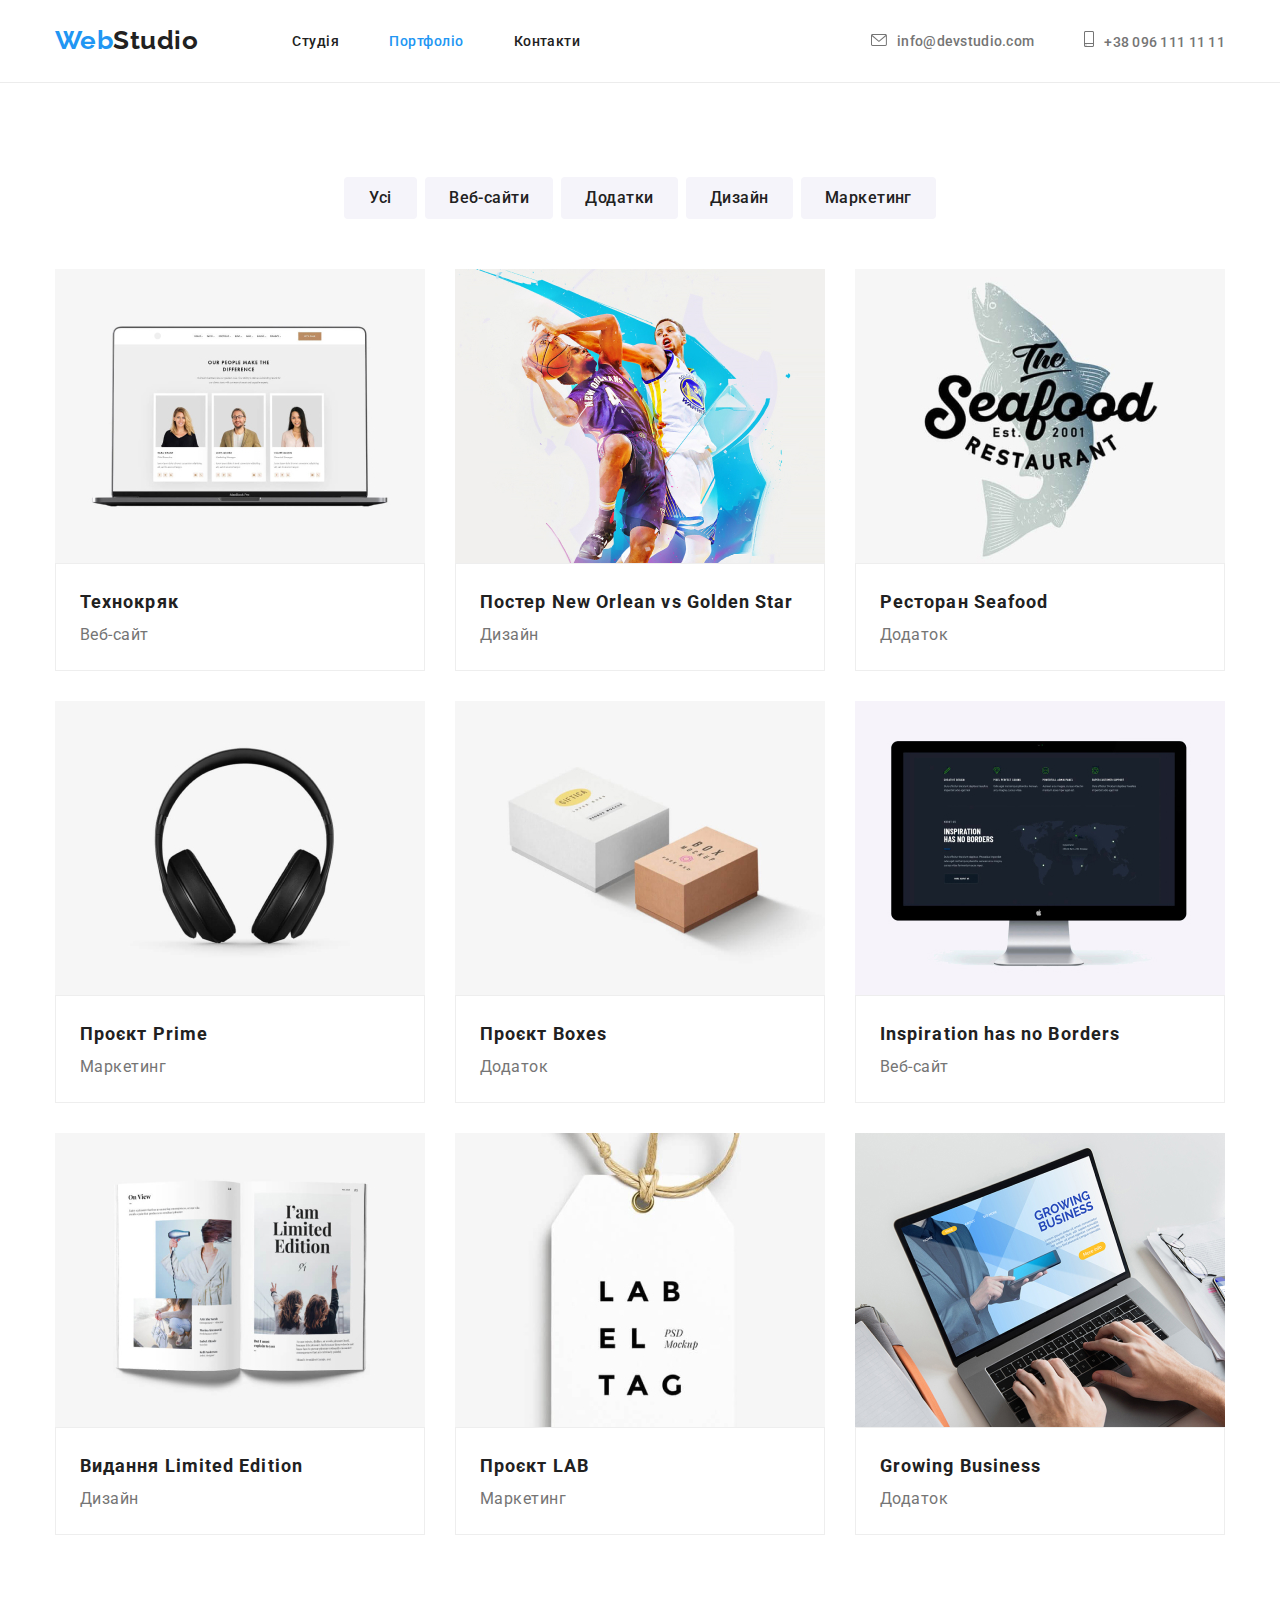
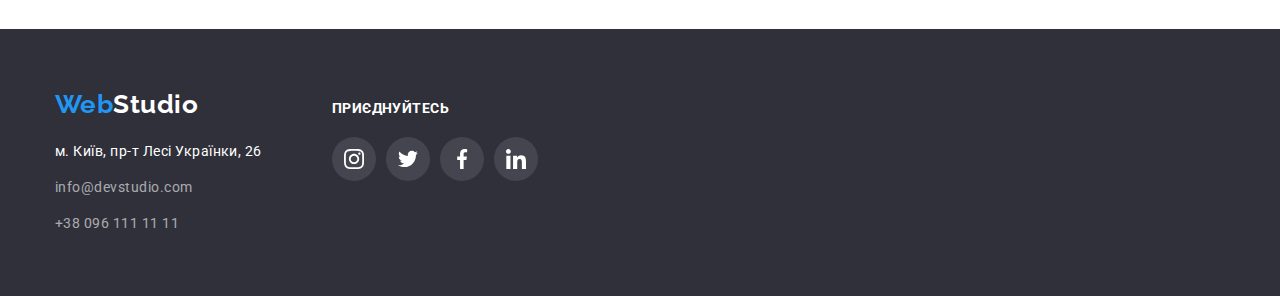
==== portfolio.html @ 5471673d "Copied files from previous step" ====
<!DOCTYPE html>
<html lang="uk">
  <head>
    <meta charset="UTF-8" />
    <meta http-equiv="X-UA-Compatible" content="IE=edge" />
    <meta name="viewport" content="width=device-width, initial-scale=1.0" />
    <title>Портфоліо</title>
    <link rel="preconnect" href="https://fonts.googleapis.com" />
    <link rel="preconnect" href="https://fonts.gstatic.com" crossorigin />
    <link
      href="https://fonts.googleapis.com/css2?family=Raleway:wght@700&family=Roboto:wght@400;500;700;900&display=swap"
      rel="stylesheet"
    />
    <link
      rel="stylesheet"
      href="https://cdnjs.cloudflare.com/ajax/libs/modern-normalize/1.0.0/modern-normalize.min.css"
    />
    <link rel="stylesheet" href="./css/styles.css" />
  </head>
  <body>
    <!--Шапка-->
    <header class="header">
      <div class="container main-nav">
        <a href="" class="header-logo link"><span class="logo">Web</span>Studio</a>
        <nav>
          <ul class="site-nav list">
            <li class="item"><a href="./index.html" class="site-nav-item link">Студія</a></li>
            <li class="item"><a href="" class="site-nav-item link current">Портфоліо</a></li>
            <li class="item"><a href="" class="site-nav-item link">Контакти</a></li>
          </ul>
        </nav>
        <ul class="list contacts">
          <li class="item header-icons">
            <a href="mailto:info@devstudio.com" class="contact-link link header-icon">
              <svg width="16" height="12" class="contact-icon">
                <use href="./images/icons.svg#icon-envelope"></use></svg
              >info@devstudio.com</a
            >
          </li>
          <li class="item header-icons">
            <a href="tel:+380961111111" class="contact-link link header-icon">
              <svg width="10" height="16" class="contact-icon">
                <use href="./images/icons.svg#icon-smartphone"></use></svg
              >+38 096 111 11 11</a
            >
          </li>
        </ul>
      </div>
    </header>
    <main>
      <!--Портфоліо-->
      <section class="portfolio section">
        <div class="container">
          <h1 class="visually-hidden">Портфоліо</h1>
          <ul class="list filter">
            <li class="item"><button type="button" class="button portfolio-button">Усі</button></li>
            <li class="item">
              <button type="button" class="button portfolio-button">Веб-сайти</button>
            </li>
            <li class="item">
              <button type="button" class="button portfolio-button">Додатки</button>
            </li>
            <li class="item">
              <button type="button" class="button portfolio-button">Дизайн</button>
            </li>
            <li class="item">
              <button type="button" class="button portfolio-button">Маркетинг</button>
            </li>
          </ul>
          <ul class="list portfolio-projects">
            <li class="item">
              <div class="portfolio-box">
                <img src="./images/project_1.jpg" alt="Ноутбук" width="370" />
                <div class="portfolio-content">
                  <h2 class="portfolio-title">Технокряк</h2>
                  <p class="portfolio-filter">Веб-сайт</p>
                </div>
              </div>
            </li>
            <li class="item">
              <div class="portfolio-box">
                <img src="./images/project_2.jpg" alt="Постер" width="370" />
                <div class="portfolio-content">
                  <h2 class="portfolio-title">Постер New Orlean vs Golden Star</h2>
                  <p class="portfolio-filter">Дизайн</p>
                </div>
              </div>
            </li>
            <li class="item">
              <div class="portfolio-box">
                <img src="./images/project_3.jpg" alt="Ресторан" width="370" />
                <div class="portfolio-content">
                  <h2 class="portfolio-title">Ресторан Seafood</h2>
                  <p class="portfolio-filter">Додаток</p>
                </div>
              </div>
            </li>
            <li class="item">
              <div class="portfolio-box">
                <img src="./images/project_4.jpg" alt="Навушники" width="370" />
                <div class="portfolio-content">
                  <h2 class="portfolio-title">Проєкт Prime</h2>
                  <p class="portfolio-filter">Маркетинг</p>
                </div>
              </div>
            </li>
            <li class="item">
              <div class="portfolio-box">
                <img src="./images/project_5.jpg" alt="Коробки" width="370" />
                <div class="portfolio-content">
                  <h2 class="portfolio-title">Проєкт Boxes</h2>
                  <p class="portfolio-filter">Додаток</p>
                </div>
              </div>
            </li>
            <li class="item">
              <div class="portfolio-box">
                <img src="./images/project_6.jpg" alt="Стаціонарний комп'ютер" width="370" />
                <div class="portfolio-content">
                  <h2 lang="en" class="portfolio-title">Inspiration has no Borders</h2>
                  <p class="portfolio-filter">Веб-сайт</p>
                </div>
              </div>
            </li>
            <li class="item">
              <div class="portfolio-box">
                <img src="./images/project_7.jpg" alt="Відкрита книга" width="370" />
                <div class="portfolio-content">
                  <h2 class="portfolio-title">Видання Limited Edition</h2>
                  <p class="portfolio-filter">Дизайн</p>
                </div>
              </div>
            </li>
            <li class="item">
              <div class="portfolio-box">
                <img src="./images/project_8.jpg" alt="Етикетка" width="370" />
                <div class="portfolio-content">
                  <h2 class="portfolio-title">Проєкт LAB</h2>
                  <p class="portfolio-filter">Маркетинг</p>
                </div>
              </div>
            </li>
            <li class="item">
              <div class="portfolio-box">
                <img src="./images/project_9.jpg" alt="Руки на клавіатурі ноутбука" width="370" />
                <div class="portfolio-content">
                  <h2 lang="en" class="portfolio-title">Growing Business</h2>
                  <p class="portfolio-filter">Додаток</p>
                </div>
              </div>
            </li>
          </ul>
        </div>
      </section>
    </main>
    <!--Футер-->
    <footer class="footer">
      <div class="container foot-main">
        <div class="footer-first-block">
          <a href="" class="header-logo link"
            ><span class="logo">Web</span><span class="footer-logo">Studio</span></a
          >
          <address>
            <ul class="list footer-list">
              <li class="item">
                <a
                  href="https://goo.gl/maps/WLkPibH6AAruyhGU8"
                  target="_blank"
                  rel="noopener noreferrer nofollow "
                  class="link map"
                  >м. Київ, пр-т Лесі Українки, 26
                </a>
              </li>
              <li class="item">
                <a href="mailto:info@devstudio.com" class="link footer-contacts"
                  >info@devstudio.com</a
                >
              </li>
              <li class="item">
                <a href="tel:+380961111111" class="link footer-contacts">+38 096 111 11 11</a>
              </li>
            </ul>
          </address>
        </div>
        <!--Приєднуйся-->
        <div class="footer-join">
          <h3 class="footer-title">приєднуйтесь</h3>
          <ul class="list footer-soc-list">
            <li class="footer-soc-items">
              <a href="#" class="footer-soc-link link">
                <svg width="20" height="20">
                  <use href="./images/icons.svg#icon-instagram"></use>
                </svg>
              </a>
            </li>
            <li class="footer-soc-items">
              <a href="#" class="footer-soc-link link">
                <svg width="20" height="20">
                  <use href="./images/icons.svg#icon-twitter"></use>
                </svg>
              </a>
            </li>
            <li class="footer-soc-items">
              <a href="#" class="footer-soc-link link">
                <svg width="20" height="20">
                  <use href="./images/icons.svg#icon-facebook"></use>
                </svg>
              </a>
            </li>
            <li class="footer-soc-items">
              <a href="#" class="footer-soc-link link">
                <svg width="20" height="20">
                  <use href="./images/icons.svg#icon-linkedin"></use>
                </svg>
              </a>
            </li>
          </ul>
        </div>
      </div>
    </footer>
  </body>
</html>
---- css/styles.css ----
/* Цвет основного текста #212121 */
/* Вторичный цвет текста #757575 */
/* Акцентный цвет #2196F3 */
/* Белый #FFFFFF */
/* фон - #F5F5F5 */
/* Вторичный фон #F5F4FA */
:root {
  --main-text-color: #757575;
  --secondary-text-color: #212121;
  --accent-color: #2196f3;
  --main-color: #ffffff;
  --dark-background-color: #2f303a;
  --main-background-color: #f5f5f5;
  --main-font: 'Roboto', sans-serif;
  --element-gap: 30px;
}
body {
  font-family: var(--main-font);
  letter-spacing: 0.03em;
  color: var(--secondary-text-color);
}

/* ----------Загальні класи---------- */
.container {
  width: 1200px;
  text-align: center;
  margin-left: auto;
  margin-right: auto;
  /* outline: 1px solid tomato; */
  padding-left: 15px;
  padding-right: 15px;
}

h1,
h2,
h3,
p {
  margin-bottom: 0;
  margin-top: 0;
}
img {
  display: block;
  max-width: 100%;
}

.section {
  padding-top: 94px;
  padding-bottom: 94px;
}
.list {
  list-style: none;
  margin: 0;
  padding: 0;
}
.link {
  text-decoration: none;
}
.button {
  display: inline-block;
  font-family: inherit;
  cursor: pointer;
  border-radius: 4px;
  text-align: center;
  border-color: transparent;
  min-width: 73px;
}
.button:hover,
.button:focus {
  background-color: var(--accent-color);
}
.visually-hidden {
  position: absolute;
  width: 1px;
  height: 1px;
  margin: -1px;
  border: 0;
  padding: 0;

  white-space: nowrap;
  overflow: hidden;
}

.about,
.projects {
  background: var(--main-color);
}

/* -----------Шапка----------- */
.header {
  background-color: var(--main-color);
  border-bottom: 1px solid #ececec;
}

.header-logo {
  font-family: 'Raleway', sans-serif;
  font-weight: 700;
  font-size: 26px;
  line-height: 1.2;

  color: var(--secondary-text-color);
}

.logo {
  color: var(--accent-color);
}

.contact-link {
  font-weight: 500;
  font-size: 14px;
  line-height: 1.14;
  letter-spacing: 0.02em;
  padding-top: 32px;
  padding-bottom: 32px;

  color: var(--main-text-color);
}

.contact-link:hover,
.contact-link:focus {
  color: var(--accent-color);
}
.contact-icon {
  margin-right: 10px;
  fill: var(--main-text-color);
}
.header-icon:hover .contact-icon,
.header-icon:focus .contact-icon {
  fill: var(--accent-color);
}
.main-nav {
  display: flex;
  align-items: center;
}
.contacts {
  display: flex;
  margin-left: auto;
  justify-content: center;
  align-items: center;
}
.contacts .item + .item {
  margin-left: 50px;
}
/* ----------Site nav---------- */

.site-nav {
  display: flex;
  margin-left: 94px;
}

.site-nav .link {
  color: var(--secondary-text-color);
}
.site-nav .link:hover,
.site-nav .link:focus {
  color: var(--accent-color);
}
.site-nav .link.current {
  color: var(--accent-color);
}

.site-nav-item {
  display: block;
  font-weight: 500;
  font-size: 14px;
  line-height: 1.14;
  padding-top: 34px;
  padding-bottom: 32px;
}

.site-nav .item:not(:last-child) {
  margin-right: 50px;
}

/* ---------- Герой ----------*/
.hero {
  padding-top: 200px;
  padding-bottom: 200px;
  background: var(--dark-background-color);
}

.overlay {
  height: 600px;
  max-width: 1600px;
  margin: 0 auto;
  background-image: linear-gradient(to right, rgba(47, 48, 58, 0.4), rgba(47, 48, 58, 0.4)),
    url(../images/hero.jpg);
  background-repeat: no-repeat;
  background-size: cover;
  background-position: center;
}
.hero-title {
  margin-bottom: 30px;
  font-weight: 900;
  font-size: 44px;
  line-height: 1.5;
  letter-spacing: 0.06em;
  text-transform: uppercase;
  max-width: 696px;
  margin-left: auto;
  margin-right: auto;

  color: var(--main-color);
}
.hero-button {
  font-weight: 700;
  font-size: 16px;
  line-height: 1.87;
  letter-spacing: 0.06em;
  color: var(--main-color);
  background-color: var(--accent-color);
  padding: 10px 32px;
}

/* -----------Особливості----------- */

.about-subtitle {
  font-size: 14px;
  line-height: 1.14;
  text-transform: uppercase;

  color: var(--secondary-text-color);
}

.about {
  padding-bottom: 0;
}

.about-item::before {
  display: block;
  content: '';
  height: 120px;
  background-color: #f5f4fa;
  margin-bottom: 30px;
  background-repeat: no-repeat;
  background-position: center;
  border-radius: 4px;
}

.icon-antenna::before {
  background-image: url(../images/antenna.svg);
}

.icon-clock::before {
  background-image: url(../images/clock.svg);
}

.icon-diagram::before {
  background-image: url(../images/diagram.svg);
}

.icon-astronaut::before {
  background-image: url(../images/astronaut.svg);
}
.about-text {
  font-size: 14px;
  line-height: 1.71;
  margin-top: 10px;

  color: var(--main-text-color);
}

.about-list {
  display: flex;
  text-align: left;
}
.about-list .item + .item {
  margin-left: var(--element-gap);
}

.about-list .item {
  width: 270px;
}
/* -----------Проекти-----------*/
.projects {
  padding-bottom: 94px;
}
.projects-title {
  font-size: 36px;
  line-height: 1.16;
  margin-bottom: 50px;
  color: var(--secondary-text-color);
}
.works {
  display: flex;
}

.works .item + .item {
  margin-left: var(--element-gap);
}
/* -----------Команда----------- */
.workers {
  display: flex;
}

.workers .item + .item {
  margin-left: var(--element-gap);
}

.workers .item {
  width: 270px;
}

.team {
  background-color: #f5f4fa;
}

.team-description {
  padding-bottom: 30px;
  padding-top: 30px;
  box-shadow: 0px 1px 3px rgba(0, 0, 0, 0.12), 0px 1px 1px rgba(0, 0, 0, 0.14),
    0px 2px 1px rgba(0, 0, 0, 0.2);
  border-radius: 0px 0px 4px 4px;
  background-color: var(--main-color);
}
.team-title {
  font-size: 36px;
  line-height: 1.16;
  margin-bottom: 50px;
  color: var(--secondary-text-color);
}
.team-member {
  font-weight: 500;
  font-size: 16px;
  line-height: 1.18;

  color: var(--secondary-text-color);
}
.position {
  font-size: 16px;
  line-height: 1.18;
  margin-top: 10px;

  color: var(--main-text-color);
}

.team-soc-list {
  display: flex;
  justify-content: center;
  align-items: center;
  margin-top: 16px;
}
.team-soc-items {
  width: 44px;
  height: 44px;
}

.team-soc-items:not(:last-child) {
  margin-right: 10px;
}

.team-soc-link {
  width: 100%;
  height: 100%;
  display: flex;
  border-radius: 50%;
  justify-content: center;
  align-items: center;
  fill: #afb1b8;
}

.team-soc-link:hover .soc-icon,
.team-soc-link:focus .soc-icon {
  fill: var(--main-color);
}
.team-soc-link:hover,
.team-soc-link:focus {
  background-color: var(--accent-color);
}

/* ------------- Наші клієнти---------- */
.clients-title {
  font-size: 36px;
  line-height: 1.16;
  text-align: center;
  letter-spacing: 0.03em;
}

.clients-list {
  display: flex;
  justify-content: center;
  align-items: center;
  margin-top: 50px;
}
.clients-items:not(:last-child) {
  margin-right: 30px;
}
.clients-items {
  width: 170px;
  height: 92px;
}
.clients-link {
  width: 100%;
  height: 100%;
  display: flex;
  justify-content: center;
  align-items: center;
  border: 1px solid #afb1b8;
  border-radius: 4px;
  fill: #afb1b8;
}
.clients-link:hover,
.clients-link:focus {
  fill: var(--accent-color);
}
.clients-link:hover,
.clients-link:focus {
  border-color: var(--accent-color);
}

/*----------- Футер----------- */
.footer {
  background-color: var(--dark-background-color);
  /* padding-top: 60px; */
  padding-bottom: 60px;
}
.foot-main {
  text-align: left;
}
.footer-first-block {
  margin-top: 60px;
}
.footer-list {
  margin-top: 20px;
}
.footer-contacts {
  color: rgba(255, 255, 255, 0.6);
  display: block;
}
.footer-list .item + .item {
  margin-top: 12px;
}
.footer-logo {
  color: var(--main-color);
}
.map,
.footer-contacts {
  font-style: normal;
  font-weight: 400;
  font-size: 14px;
  line-height: 1.71;
}

.map {
  color: var(--main-color);
}

.footer-contacts:hover,
.footer-contacts:focus {
  color: var(--accent-color);
}
.foot-main {
  display: flex;
}
/* --Приєднуйся-- */
.footer-join {
  width: 206px;
  height: 80px;
  margin-top: 72px;
  margin-left: 70px;
}
.footer-title {
  font-weight: 700;
  font-size: 14px;
  line-height: 1.14;
  letter-spacing: 0.03em;
  text-transform: uppercase;
  color: var(--main-color);
}

.footer-soc-list {
  display: flex;
  justify-content: center;
  align-items: center;
  margin-top: 20px;
}

.footer-soc-items {
  width: 44px;
  height: 44px;
}
.footer-soc-items:not(:last-child) {
  margin-right: 10px;
}
.footer-soc-link {
  width: 100%;
  height: 100%;
  display: flex;
  border-radius: 50%;
  justify-content: center;
  align-items: center;
  fill: var(--main-color);
  background: rgba(255, 255, 255, 0.1);
}
.footer-soc-link:hover,
.footer-soc-link:focus {
  background-color: var(--accent-color);
}
/* -----------Секція Портфоліо----------- */
.portfolio {
  background-color: var(--main-color);
}
.filter {
  display: flex;
  justify-content: center;
  margin-bottom: 50px;
}
.filter .item + .item {
  margin-left: 8px;
}
.portfolio-projects {
  display: flex;
  flex-wrap: wrap;
  margin-left: calc(-1 * var(--element-gap));
  margin-top: calc(-1 * var(--element-gap));
}
.portfolio-projects > .item {
  /* outline: 1px solid tomato; */
  flex-basis: calc(100% / 3 - var(--element-gap));
  margin-left: var(--element-gap);
  margin-top: var(--element-gap);
}
.portfolio-title {
  font-size: 18px;
  line-height: 2;
  letter-spacing: 0.06em;

  color: var(--secondary-text-color);
}
.portfolio-content {
  padding: 20px 24px;
  text-align: left;
  border: 1px solid #eeeeee;
}
.portfolio-box:hover {
  box-shadow: 0px 1px 1px rgba(0, 0, 0, 0.12), 0px 4px 4px rgba(0, 0, 0, 0.06),
    1px 4px 6px rgba(0, 0, 0, 0.16);
}
.portfolio-filter {
  font-size: 16px;
  line-height: 1.88;

  color: var(--main-text-color);
}

.portfolio-button {
  color: var(--secondary-text-color);
  background-color: #f5f4fa;
  font-weight: 500;
  font-size: 16px;
  line-height: 1.62;
  text-align: center;
  letter-spacing: 0.03em;
  padding: 6px 22px;
}

.portfolio-button:hover,
.portfolio-button:focus {
  color: var(--main-color);
  background-color: var(--accent-color);
  box-shadow: 0px 3px 1px rgba(0, 0, 0, 0.1), 0px 1px 2px rgba(0, 0, 0, 0.08),
    0px 2px 2px rgba(0, 0, 0, 0.12);
}
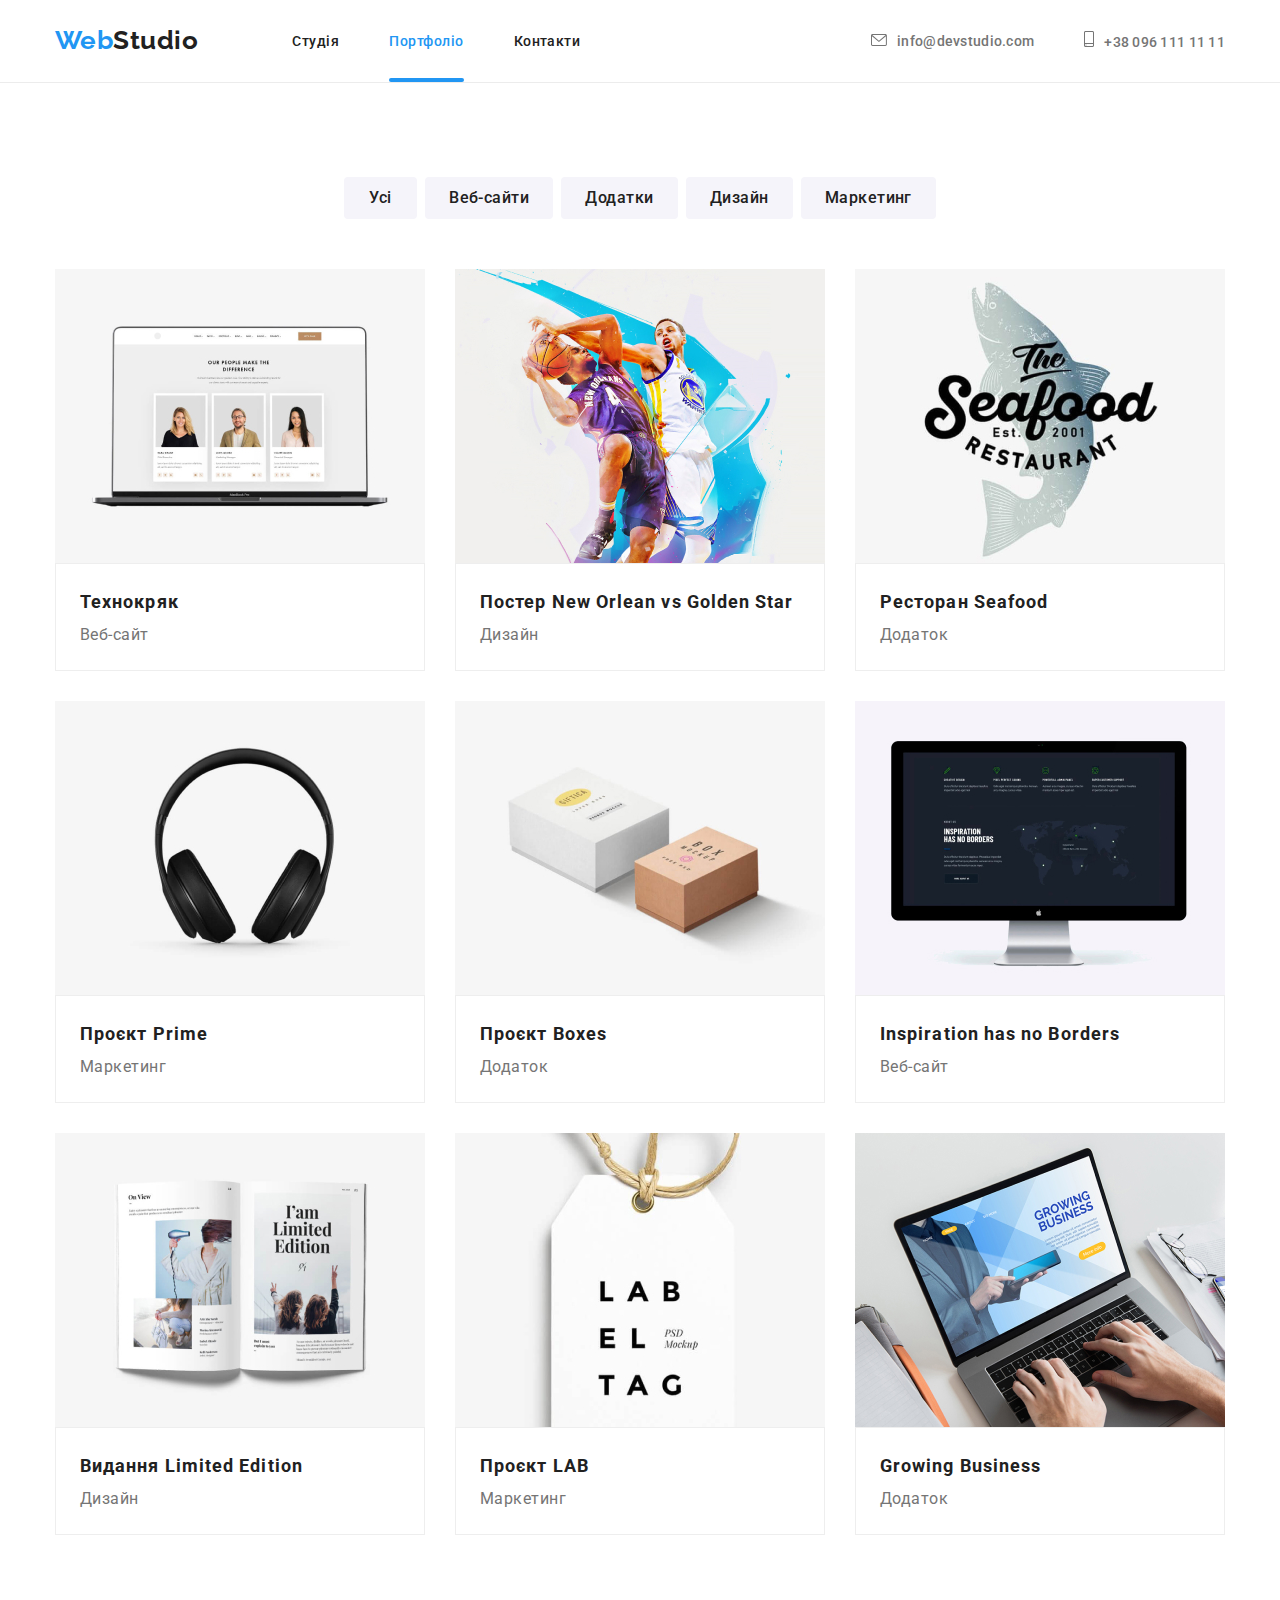
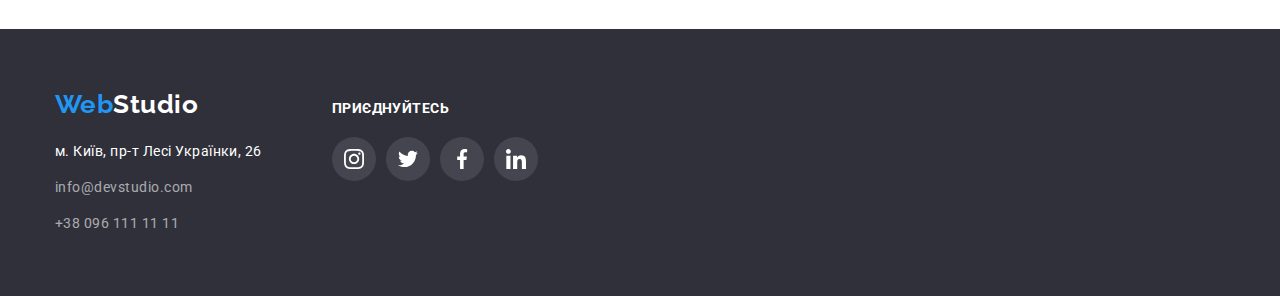
==== commit cfc78ecb: "Added Modal Window" ====
--- a/portfolio.html
+++ b/portfolio.html
@@ -70,7 +70,16 @@
           <ul class="list portfolio-projects">
             <li class="item">
               <div class="portfolio-box">
-                <img src="./images/project_1.jpg" alt="Ноутбук" width="370" />
+                <div class="portfolio-thumb">
+                  <img src="./images/project_1.jpg" alt="Ноутбук" width="370" />
+                  <span class="portfolio-description"
+                    ><p class="portfolio-text">
+                      Ресурс пропонує комплексні пропозиції з різним рівнем функціоналу та сервісів.
+                      Все це дозволить відвідувачу отримати вичерпні відомості про компанію чи
+                      приватну особу.
+                    </p></span
+                  >
+                </div>
                 <div class="portfolio-content">
                   <h2 class="portfolio-title">Технокряк</h2>
                   <p class="portfolio-filter">Веб-сайт</p>
@@ -79,7 +88,16 @@
             </li>
             <li class="item">
               <div class="portfolio-box">
-                <img src="./images/project_2.jpg" alt="Постер" width="370" />
+                <div class="portfolio-thumb">
+                  <img src="./images/project_2.jpg" alt="Постер" width="370" />
+                  <span class="portfolio-description"
+                    ><p class="portfolio-text">
+                      Ресурс пропонує комплексні пропозиції з різним рівнем функціоналу та сервісів.
+                      Все це дозволить відвідувачу отримати вичерпні відомості про компанію чи
+                      приватну особу.
+                    </p></span
+                  >
+                </div>
                 <div class="portfolio-content">
                   <h2 class="portfolio-title">Постер New Orlean vs Golden Star</h2>
                   <p class="portfolio-filter">Дизайн</p>
@@ -88,7 +106,16 @@
             </li>
             <li class="item">
               <div class="portfolio-box">
-                <img src="./images/project_3.jpg" alt="Ресторан" width="370" />
+                <div class="portfolio-thumb">
+                  <img src="./images/project_3.jpg" alt="Ресторан" width="370" />
+                  <span class="portfolio-description"
+                    ><p class="portfolio-text">
+                      Ресурс пропонує комплексні пропозиції з різним рівнем функціоналу та сервісів.
+                      Все це дозволить відвідувачу отримати вичерпні відомості про компанію чи
+                      приватну особу.
+                    </p></span
+                  >
+                </div>
                 <div class="portfolio-content">
                   <h2 class="portfolio-title">Ресторан Seafood</h2>
                   <p class="portfolio-filter">Додаток</p>
@@ -97,7 +124,16 @@
             </li>
             <li class="item">
               <div class="portfolio-box">
-                <img src="./images/project_4.jpg" alt="Навушники" width="370" />
+                <div class="portfolio-thumb">
+                  <img src="./images/project_4.jpg" alt="Навушники" width="370" />
+                  <span class="portfolio-description"
+                    ><p class="portfolio-text">
+                      Ресурс пропонує комплексні пропозиції з різним рівнем функціоналу та сервісів.
+                      Все це дозволить відвідувачу отримати вичерпні відомості про компанію чи
+                      приватну особу.
+                    </p></span
+                  >
+                </div>
                 <div class="portfolio-content">
                   <h2 class="portfolio-title">Проєкт Prime</h2>
                   <p class="portfolio-filter">Маркетинг</p>
@@ -106,7 +142,16 @@
             </li>
             <li class="item">
               <div class="portfolio-box">
-                <img src="./images/project_5.jpg" alt="Коробки" width="370" />
+                <div class="portfolio-thumb">
+                  <img src="./images/project_5.jpg" alt="Коробки" width="370" />
+                  <span class="portfolio-description"
+                    ><p class="portfolio-text">
+                      Ресурс пропонує комплексні пропозиції з різним рівнем функціоналу та сервісів.
+                      Все це дозволить відвідувачу отримати вичерпні відомості про компанію чи
+                      приватну особу.
+                    </p></span
+                  >
+                </div>
                 <div class="portfolio-content">
                   <h2 class="portfolio-title">Проєкт Boxes</h2>
                   <p class="portfolio-filter">Додаток</p>
@@ -115,7 +160,16 @@
             </li>
             <li class="item">
               <div class="portfolio-box">
-                <img src="./images/project_6.jpg" alt="Стаціонарний комп'ютер" width="370" />
+                <div class="portfolio-thumb">
+                  <img src="./images/project_6.jpg" alt="Стаціонарний комп'ютер" width="370" />
+                  <span class="portfolio-description"
+                    ><p class="portfolio-text">
+                      Ресурс пропонує комплексні пропозиції з різним рівнем функціоналу та сервісів.
+                      Все це дозволить відвідувачу отримати вичерпні відомості про компанію чи
+                      приватну особу.
+                    </p></span
+                  >
+                </div>
                 <div class="portfolio-content">
                   <h2 lang="en" class="portfolio-title">Inspiration has no Borders</h2>
                   <p class="portfolio-filter">Веб-сайт</p>
@@ -124,7 +178,16 @@
             </li>
             <li class="item">
               <div class="portfolio-box">
-                <img src="./images/project_7.jpg" alt="Відкрита книга" width="370" />
+                <div class="portfolio-thumb">
+                  <img src="./images/project_7.jpg" alt="Відкрита книга" width="370" />
+                  <span class="portfolio-description"
+                    ><p class="portfolio-text">
+                      Ресурс пропонує комплексні пропозиції з різним рівнем функціоналу та сервісів.
+                      Все це дозволить відвідувачу отримати вичерпні відомості про компанію чи
+                      приватну особу.
+                    </p></span
+                  >
+                </div>
                 <div class="portfolio-content">
                   <h2 class="portfolio-title">Видання Limited Edition</h2>
                   <p class="portfolio-filter">Дизайн</p>
@@ -133,7 +196,16 @@
             </li>
             <li class="item">
               <div class="portfolio-box">
-                <img src="./images/project_8.jpg" alt="Етикетка" width="370" />
+                <div class="portfolio-thumb">
+                  <img src="./images/project_8.jpg" alt="Етикетка" width="370" />
+                  <span class="portfolio-description"
+                    ><p class="portfolio-text">
+                      Ресурс пропонує комплексні пропозиції з різним рівнем функціоналу та сервісів.
+                      Все це дозволить відвідувачу отримати вичерпні відомості про компанію чи
+                      приватну особу.
+                    </p></span
+                  >
+                </div>
                 <div class="portfolio-content">
                   <h2 class="portfolio-title">Проєкт LAB</h2>
                   <p class="portfolio-filter">Маркетинг</p>
@@ -142,7 +214,16 @@
             </li>
             <li class="item">
               <div class="portfolio-box">
-                <img src="./images/project_9.jpg" alt="Руки на клавіатурі ноутбука" width="370" />
+                <div class="portfolio-thumb">
+                  <img src="./images/project_9.jpg" alt="Руки на клавіатурі ноутбука" width="370" />
+                  <span class="portfolio-description"
+                    ><p class="portfolio-text">
+                      Ресурс пропонує комплексні пропозиції з різним рівнем функціоналу та сервісів.
+                      Все це дозволить відвідувачу отримати вичерпні відомості про компанію чи
+                      приватну особу.
+                    </p></span
+                  >
+                </div>
                 <div class="portfolio-content">
                   <h2 lang="en" class="portfolio-title">Growing Business</h2>
                   <p class="portfolio-filter">Додаток</p>
--- a/css/styles.css
+++ b/css/styles.css
@@ -159,12 +159,23 @@
 }
 
 .site-nav-item {
+  position: relative;
   display: block;
   font-weight: 500;
   font-size: 14px;
   line-height: 1.14;
   padding-top: 34px;
   padding-bottom: 32px;
+}
+.site-nav-item.current::after {
+  content: '';
+  width: 100%;
+  height: 4px;
+  position: absolute;
+  bottom: 0;
+  left: 0;
+  border-radius: 2px;
+  background-color: var(--accent-color);
 }
 
 .site-nav .item:not(:last-child) {
@@ -188,6 +199,7 @@
   background-size: cover;
   background-position: center;
 }
+
 .hero-title {
   margin-bottom: 30px;
   font-weight: 900;
@@ -287,6 +299,29 @@
 .works .item + .item {
   margin-left: var(--element-gap);
 }
+
+.projects-thumb {
+  position: relative;
+}
+.projects-item {
+  position: absolute;
+  bottom: 0;
+  left: 0;
+  height: 70px;
+  width: 370px;
+
+  background: rgba(47, 48, 58, 0.8);
+}
+
+.projects-text {
+  font-weight: 700;
+  font-size: 14px;
+  line-height: 1.14;
+  text-align: center;
+  text-transform: uppercase;
+  padding-top: 27px;
+  color: var(--main-color);
+}
 /* -----------Команда----------- */
 .workers {
   display: flex;
@@ -407,6 +442,44 @@
   border-color: var(--accent-color);
 }
 
+/* ---------- Модальне вікно--------- */
+.backdrop {
+  position: fixed;
+  top: 0;
+  left: 0;
+  width: 100%;
+  height: 100%;
+  background: rgba(0, 0, 0, 0.2);
+}
+
+.backdrop.is-hidden {
+  opacity: 0;
+  pointer-events: none;
+}
+.modal {
+  position: absolute;
+  top: 50%;
+  left: 50%;
+  transform: translate(-50%, -50%);
+  width: 528px;
+  height: 581px;
+  background: var(--main-color);
+  box-shadow: 0px 1px 3px rgba(0, 0, 0, 0.12), 0px 1px 1px rgba(0, 0, 0, 0.14),
+    0px 2px 1px rgba(0, 0, 0, 0.2);
+  border-radius: 4px;
+}
+.modal-button {
+  width: 30px;
+  height: 30px;
+  border-radius: 50%;
+  background: var(--main-color);
+  border: 1px solid rgba(0, 0, 0, 0.1);
+  margin-top: 8px;
+  margin-right: 8px;
+  margin-left: auto;
+  display: block;
+  cursor: pointer;
+}
 /*----------- Футер----------- */
 .footer {
   background-color: var(--dark-background-color);
@@ -514,7 +587,6 @@
   margin-top: calc(-1 * var(--element-gap));
 }
 .portfolio-projects > .item {
-  /* outline: 1px solid tomato; */
   flex-basis: calc(100% / 3 - var(--element-gap));
   margin-left: var(--element-gap);
   margin-top: var(--element-gap);
@@ -560,3 +632,39 @@
   box-shadow: 0px 3px 1px rgba(0, 0, 0, 0.1), 0px 1px 2px rgba(0, 0, 0, 0.08),
     0px 2px 2px rgba(0, 0, 0, 0.12);
 }
+.portfolio-text {
+  font-weight: 400;
+  font-size: 18px;
+  line-height: 1.56;
+  letter-spacing: 0.03em;
+  text-align: left;
+  color: var(--main-color);
+  padding: 63px 24px;
+}
+.portfolio-thumb {
+  position: relative;
+}
+
+.portfolio-thumb:hover::before {
+  opacity: 1;
+}
+
+.portfolio-thumb::before {
+  content: '';
+  display: block;
+  position: absolute;
+  width: 100%;
+  height: 100%;
+  background-color: rgba(33, 150, 243, 0.9);
+  opacity: 0;
+}
+.portfolio-description {
+  position: absolute;
+  top: 0;
+  left: 0;
+  opacity: 0;
+}
+
+.portfolio-description:hover {
+  opacity: 1;
+}
